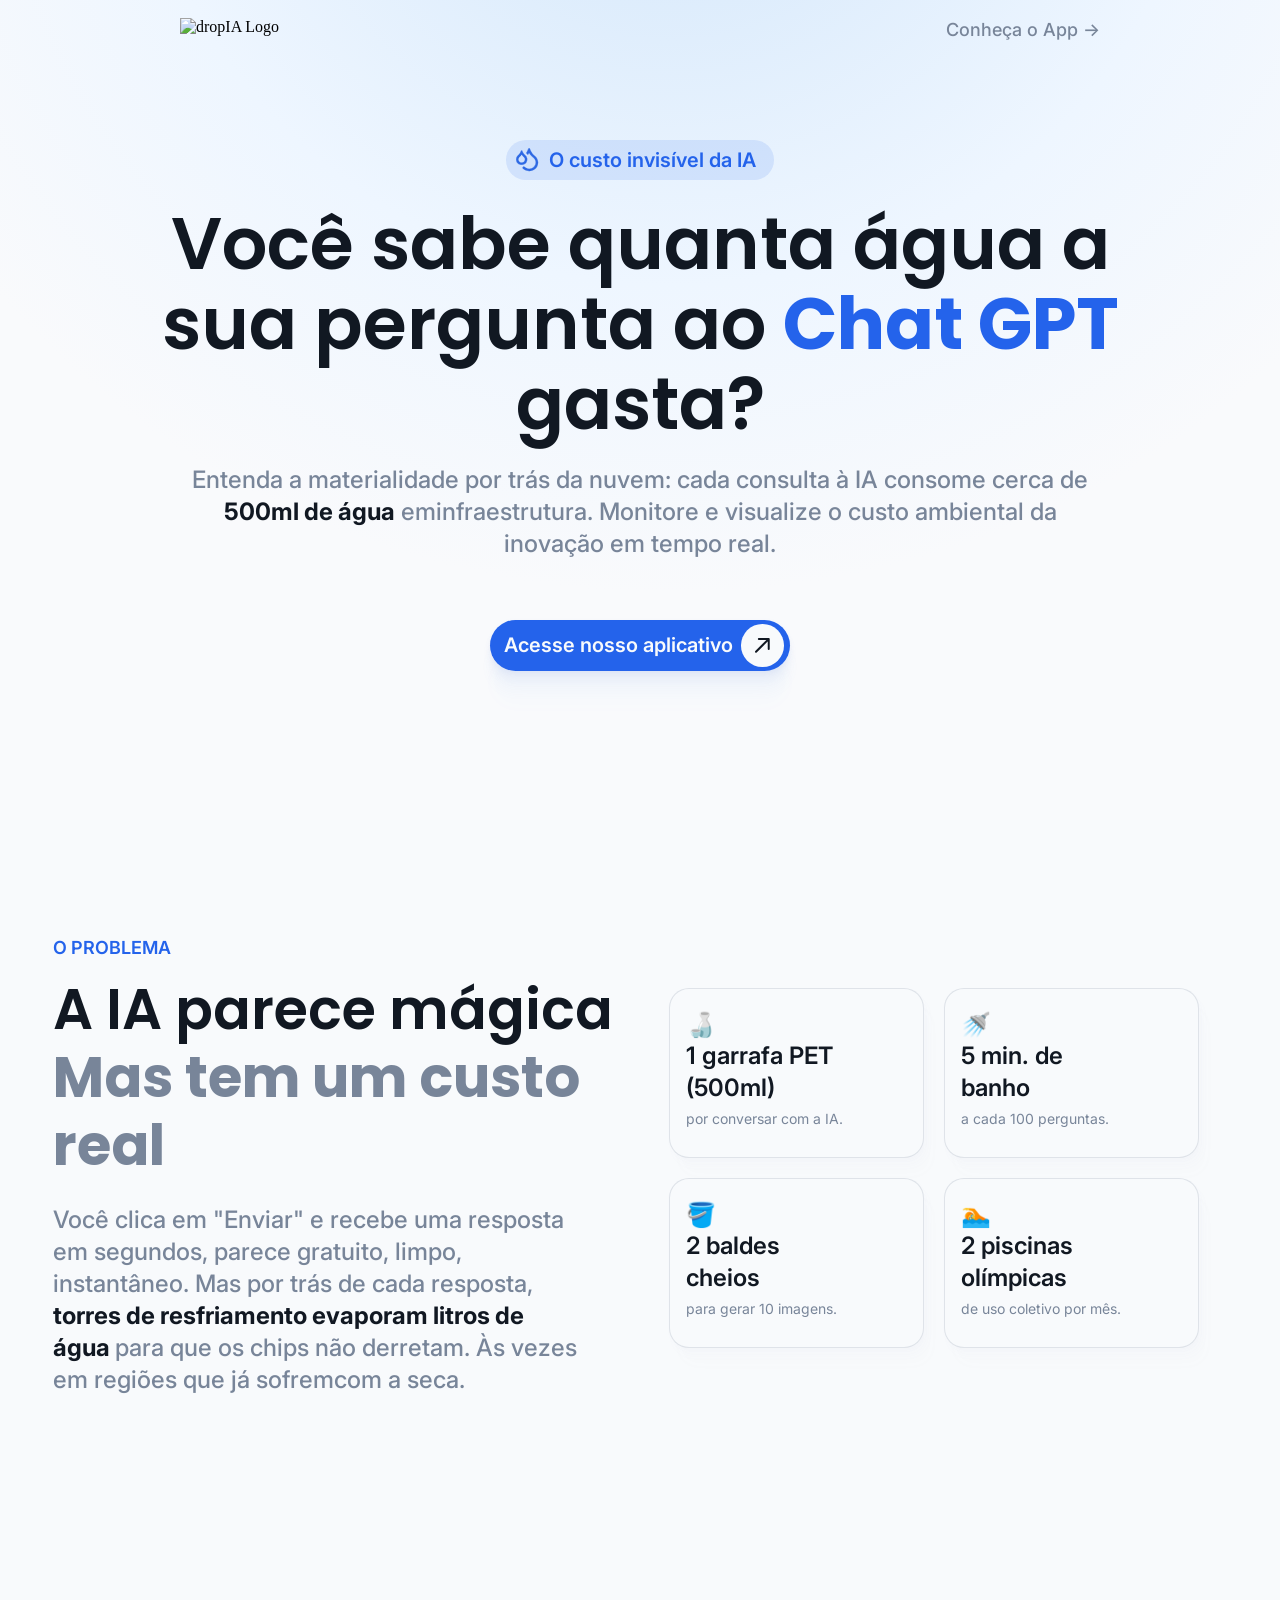
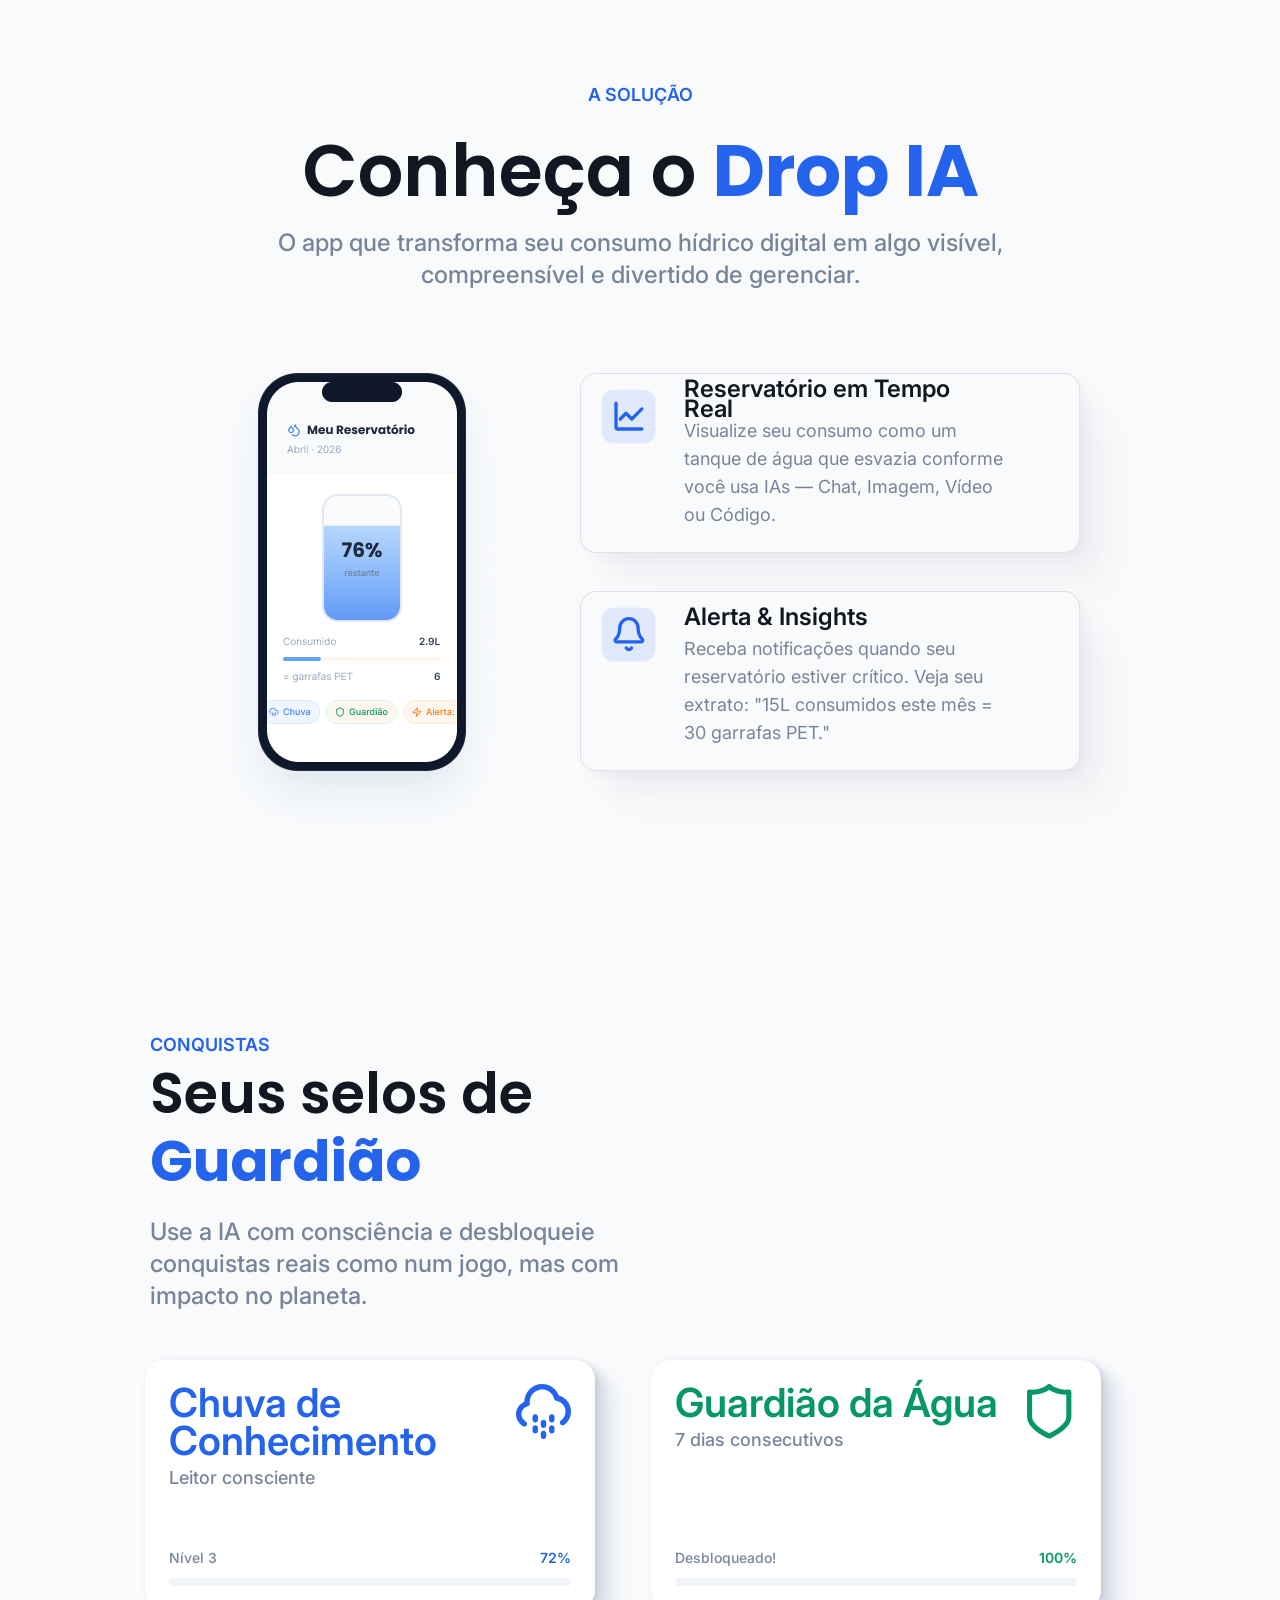
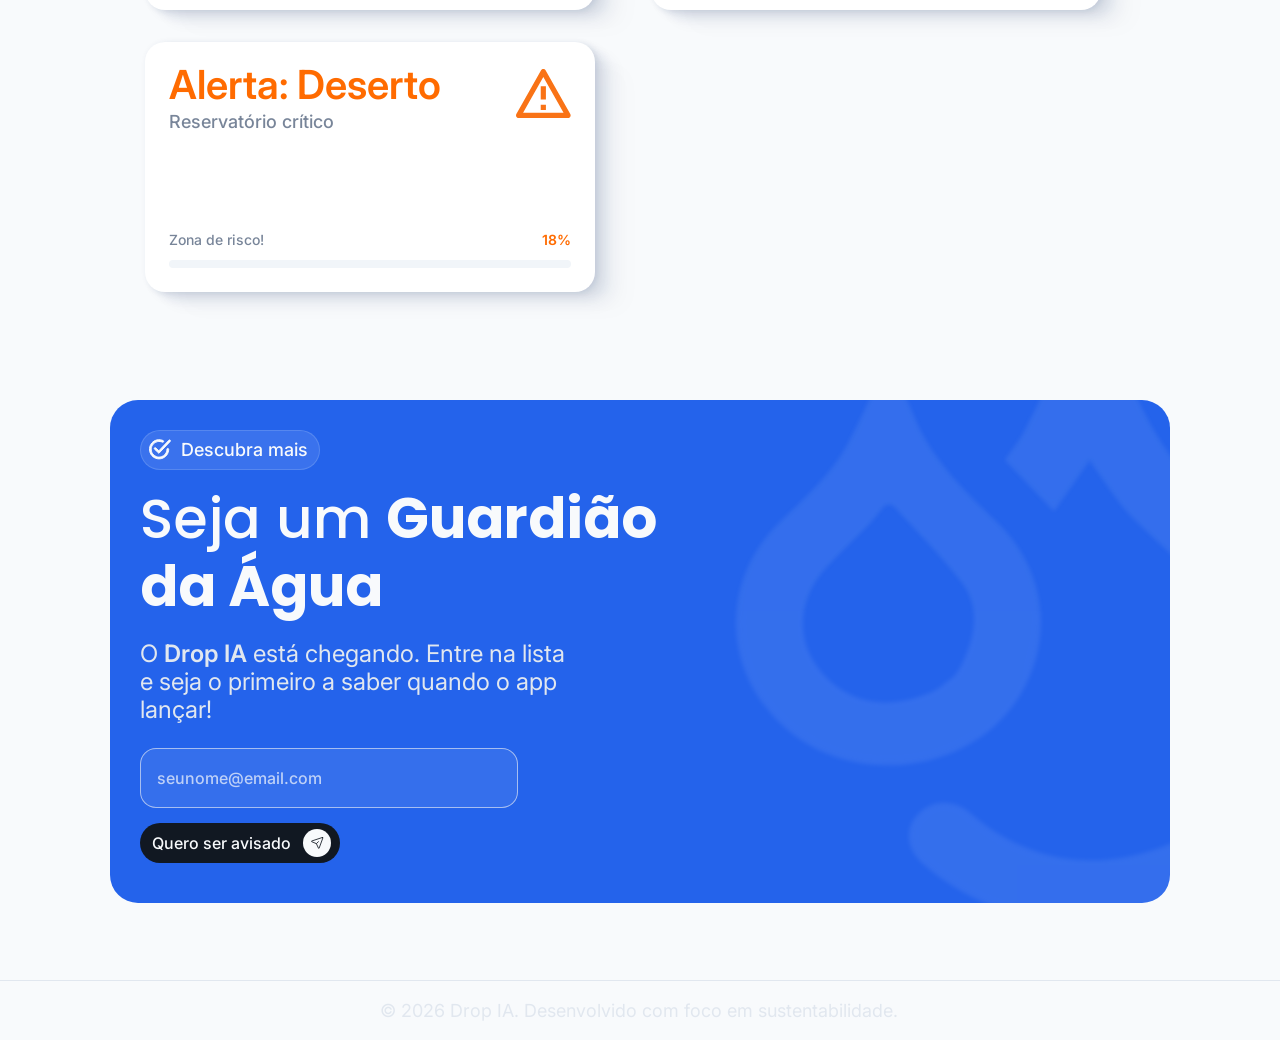
==== Pages/index.html @ 589530b0 "first commit" ====
<!DOCTYPE html>
<html lang="pt-br">

<head>
    <meta charset="UTF-8">
    <meta name="viewport" content="width=device-width, initial-scale=1.0">
    <title>Drop IA</title>
    <!-- Link para o CSS global que importa as parciais -->
    <link rel="stylesheet" href="../styles/styles.css">
</head>

<body>

    <!-- Header fixo -->
    <header class="main-header" id="header-effect">
        <nav>
            <img src="../assets/logo.svg" alt="dropIA Logo" class="iconDropIA">
            <a href="#" class="btn-header">Conheça o App →</a>
        </nav>
    </header>

    <main>
        <!-- Home Section -->
        <section class="home-container" id="home">
            <div class="hero-content">
                <span class="badge"> <img src="../assets/icon-gota.svg" alt="" class="badge-icon">O custo invisível da
                    IA</span>
                <div class="text-content">
                    <h1>Você sabe quanta água a sua pergunta ao <span>Chat GPT</span> gasta?</h1>
                    <p>Entenda a materialidade por trás da nuvem: cada consulta à IA consome cerca de <span>500ml de
                            água</span> eminfraestrutura. Monitore e visualize o custo ambiental da inovação em tempo
                        real.</p>
                </div>
            </div>
            <button class="btn-primary">Acesse nosso aplicativo <div class="detail-btn"><img src="../assets/arrow.svg"
                        alt=""></div>
            </button>
        </section>

        <!-- Problema Section-->
        <section class="problema-container" id="problema">
            <section class="grid-sections">
                <section class="section-1">
                    <p class="tittle-problema">O problema</p>
                    <div class="text-problema">
                        <h1>A IA parece mágica <span> Mas tem um custo real </span></h1>
                        <p>Você clica em "Enviar" e recebe uma resposta em segundos, parece gratuito, limpo,
                            instantâneo. Mas por trás de cada resposta, <span> torres de resfriamento evaporam
                                litros de
                                água </span> para que os chips não derretam. Às vezes em regiões que já sofremcom a
                            seca.</p>
                    </div>
                </section>
                <section class="section-2">
                    <div class="grid-cards">
                        <div class="card">
                            <div class="card-content">
                                <p>🍶</p>
                                <div class="infromation-card">
                                    <h1>1 garrafa PET (500ml)</h1>
                                    <p>por conversar com a IA.</p>
                                </div>
                            </div>
                        </div>
                        <div class="card">
                            <div class="card-content">
                                <p>🚿</p>
                                <div class="infromation-card">
                                    <h1>5 min. de banho</h1>
                                    <p>a cada 100 perguntas.</p>
                                </div>
                            </div>
                        </div>
                        <div class="card">
                            <div class="card-content">
                                <p>🪣</p>
                                <div class="infromation-card">
                                    <h1>2 baldes cheios</h1>
                                    <p>para gerar 10 imagens.</p>
                                </div>
                            </div>
                        </div>
                        <div class="card">
                            <div class="card-content">
                                <p>🏊</p>
                                <div class="infromation-card">
                                    <h1>2 piscinas olímpicas</h1>
                                    <p>de uso coletivo por mês.</p>
                                </div>
                            </div>
                        </div>
                    </div>
                </section>
            </section>
        </section>

        <!-- A Solução Section-->
        <section class="solucao-container" id="solucao">
            <p class="tittle-section">A solução</p>
            <div class="text-conheca">
                <h1>Conheça o <span>Drop IA</span></h1>
                <p>O app que transforma seu consumo hídrico digital em algo visível, compreensível e divertido de
                    gerenciar.</p>
            </div>
            <div class="mobile">
                <img src="../assets/mobile.png" alt="">
            </div>
            <div class="containers-cards">
                <div class="card-infoapp">
                    <img src="../assets/grafics.svg" alt="" class="icon-infoapp">
                    <div class="infro-app">
                        <h1>Reservatório em Tempo Real</h1>
                        <p>Visualize seu consumo como um tanque de água que esvazia conforme você usa IAs — Chat,
                            Imagem, Vídeo ou Código.</p>
                    </div>
                </div>
                <div class="card-infoapp">
                    <img src="../assets/notification.svg" alt="" class="icon-infoapp">
                    <div class="infro-app">
                        <h1>Alerta & Insights</h1>
                        <p>Receba notificações quando seu reservatório estiver crítico. Veja seu extrato: "15L
                            consumidos este mês = 30 garrafas PET."</p>
                    </div>
                </div>
            </div>
        </section>

        <!-- Conquista Section-->
        <section class="conquista-container" id="conquista">
            <p class="tittle-conquista">Conquistas</p>
            <div class="text-conquista">
                <h1>Seus selos de <span>Guardião</span></h1>
                <p>Use a IA com consciência e desbloqueie conquistas reais como num jogo, mas com impacto no planeta.
                </p>
            </div>
            <div id="cards-container" class="cards-container"></div>
        </section>

        <!-- Final Section-->
        <section class="final-container" id="final">
            <div class="container-final">
                <div class="ballon">
                    <img src="../assets/icon-check.svg" alt="">
                    <p>Descubra mais</p>
                </div>

                <div class="final-content">
                    <div class="text-final">
                        <h1>Seja um <span>Guardião da Água</span></h1>
                        <p>O <span>Drop IA</span> está chegando. Entre na lista e seja o primeiro a saber quando o app
                            lançar!</p>
                    </div>
                    <form class="form">
                        <div class="input">
                            <input type="email" placeholder="seunome@email.com" />
                        </div>
                        <button class="btn-form" type="submit">Quero ser avisado <div class="icon-btn"><img
                                    src="../assets/icon-envio.svg" alt=""></div></button>
                    </form>
                </div>
                <img src="../assets/Logo-white.svg" alt="" class="fundo">
            </div>
            <footer class="footer">
                <p>© 2026 Drop IA. Desenvolvido com foco em sustentabilidade.</p>
            </footer>
        </section>




        
    </main>

    <!-- 1. Script do Smooth Scroll (Lenis) -->
    <script src="https://unpkg.com/lenis@1.1.18/dist/lenis.min.js"></script>

    <!-- 2. Scripts do GSAP -->
    <script src="https://cdnjs.cloudflare.com/ajax/libs/gsap/3.12.5/gsap.min.js"></script>
    <script src="https://cdnjs.cloudflare.com/ajax/libs/gsap/3.12.5/ScrollTrigger.min.js"></script>

    <!-- 3. Script principal do projeto -->
    <script src="../js/main.js"></script>
    <script src="../js/conquistas.js"></script>
</body>

</html>
---- styles/styles.css ----
@import url('Global/Global.css');
@import url('Partials/home.css');
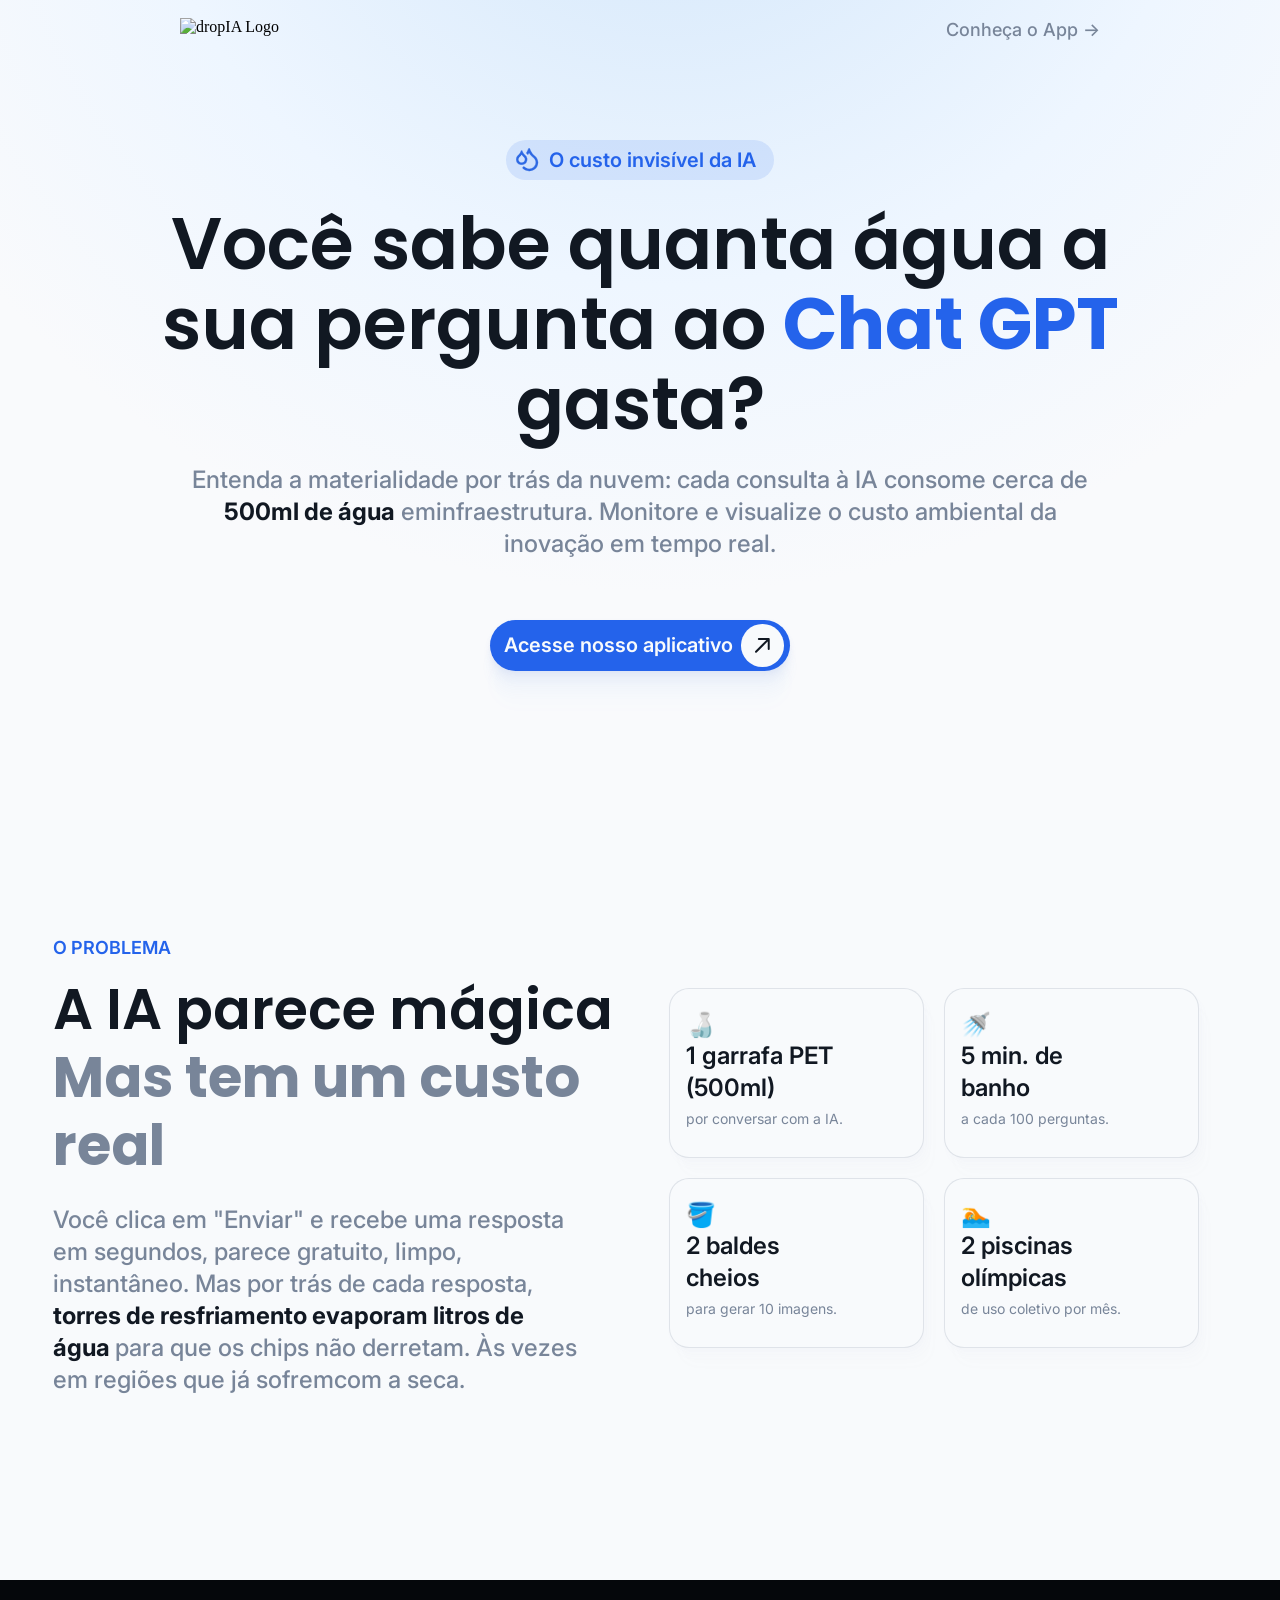
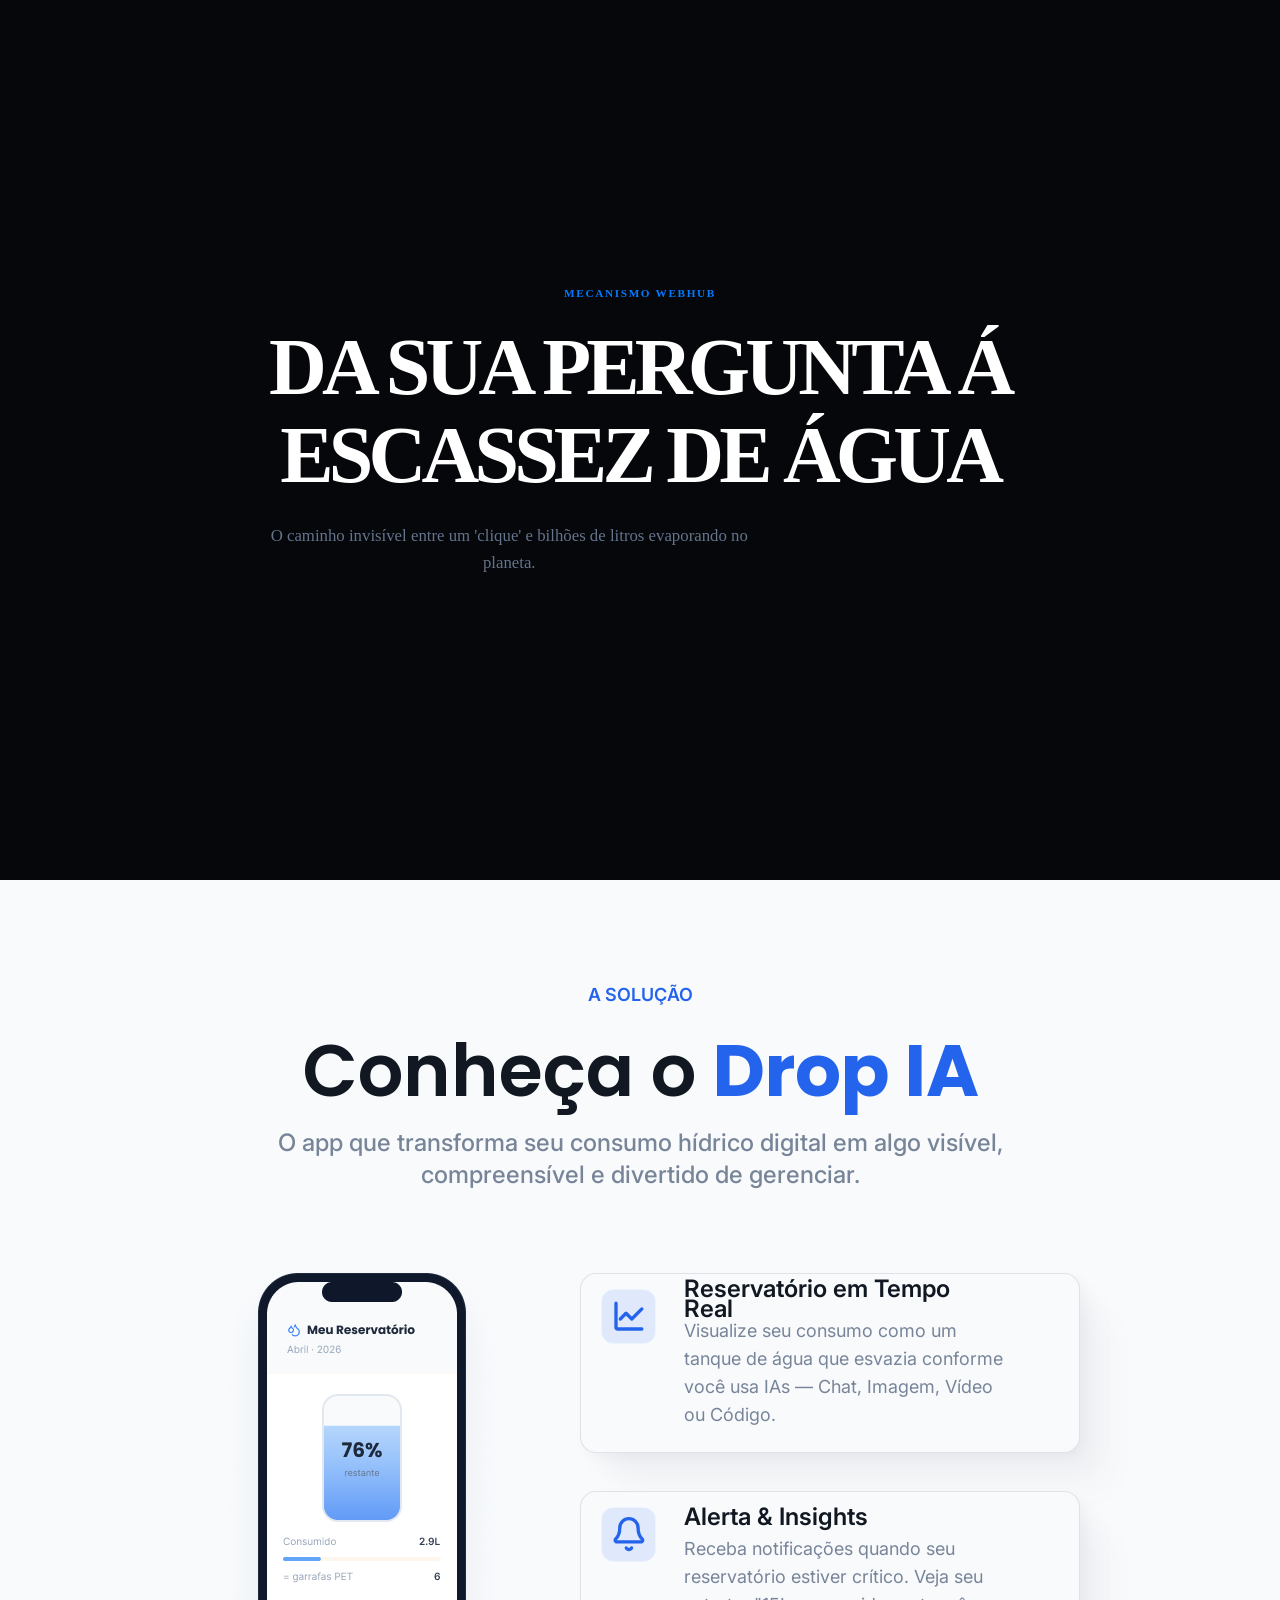
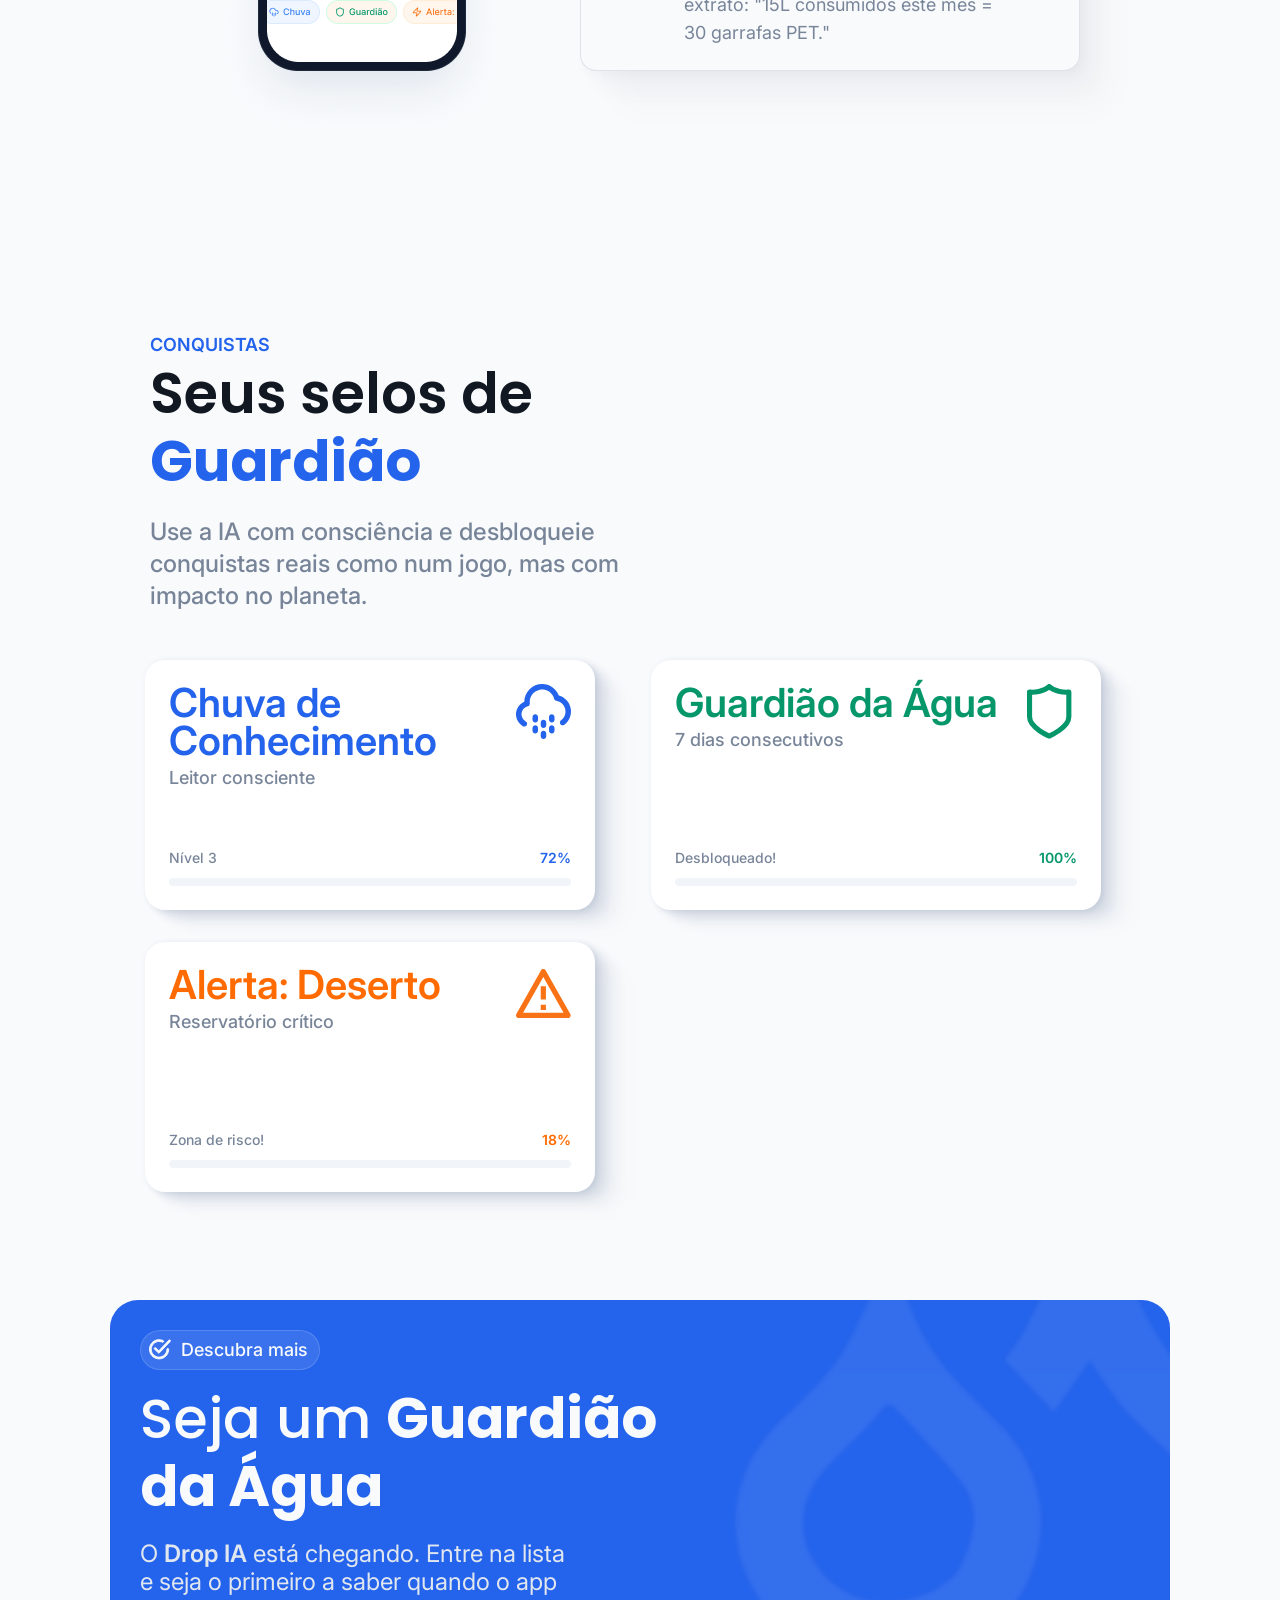
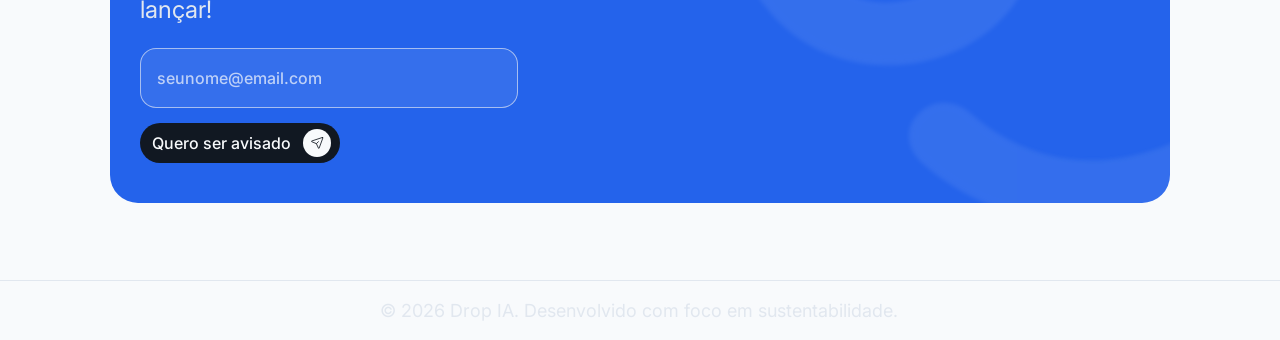
==== commit a827e8e5: "section nova" ====
--- a/Pages/index.html
+++ b/Pages/index.html
@@ -94,6 +94,74 @@
             </section>
         </section>
 
+
+
+       <section id="mecanismo-scroller">
+  <div class="mec-pin-capture">
+    <div class="mec-container">
+      
+      <div class="mec-hero-layer">
+        <div class="mec-hero-content">
+          <span class="mec-tag-premium">Mecanismo WebHub</span>
+          <h1 class="mec-zoom-title">DA SUA PERGUNTA Á<br>ESCASSEZ DE ÁGUA</h1>
+          <p class="mec-fade-subtitle">O caminho invisível entre um 'clique' e bilhões de litros evaporando no planeta.</p>
+        </div>
+      </div>
+
+      <nav class="mec-timeline-nav" aria-label="Progresso do mecanismo">
+        <div class="mec-timeline-line">
+          <div class="mec-line-progress"></div>
+        </div>
+        <div class="mec-nav-item" data-mec-step="1"><span class="mec-num">01</span></div>
+        <div class="mec-nav-item" data-mec-step="2"><span class="mec-num">02</span></div>
+        <div class="mec-nav-item" data-mec-step="3"><span class="mec-num">03</span></div>
+        <div class="mec-nav-item" data-mec-step="4"><span class="mec-num">04</span></div>
+      </nav>
+
+      <div class="mec-slides-wrapper">
+        
+        <article class="mec-slide" data-mec-slide="1">
+          <div class="mec-slide-layout">
+            <span class="mec-label">01 . O Processamento</span>
+            <h2>O Processamento</h2>
+            <p>Quando você envia um comando, milhares de chips em fazendas de servidores trabalham na velocidade da luz — executando bilhões de cálculos por segundo.</p>
+            <span class="mec-detail">Calor extremo gerado</span>
+          </div>
+        </article>
+
+        <article class="mec-slide" data-mec-slide="2">
+          <div class="mec-slide-layout">
+            <span class="mec-label">02 . O Supersaquecimento</span>
+            <h2>O Supersaquecimento</h2>
+            <p>Os chips atingem temperaturas de 80°C ou mais. Sem resfriamento contínuo, os servidores simplesmente derretem. É aqui que a água entra como solução.</p>
+            <span class="mec-detail">80°C+ por chip</span>
+          </div>
+        </article>
+
+        <article class="mec-slide" data-mec-slide="3">
+          <div class="mec-slide-layout">
+            <span class="mec-label">03 . A Evaporação</span>
+            <h2>A Evaporação</h2>
+            <p>Bilhões de litros de água potável são consumidos para resfriar essas máquinas. Grande parte vira vapor e sai do ciclo local — gerando escassez real.</p>
+            <span class="mec-detail">Água que não volta</span>
+          </div>
+        </article>
+
+        <article class="mec-slide" data-mec-slide="4">
+          <div class="mec-slide-layout">
+            <span class="mec-label">04 . Sustentabilidade Digital</span>
+            <h2>Sustentabilidade Digital</h2>
+            <p>O futuro da inteligência artificial depende de infraestruturas verdes. Entender o custo real de cada busca é o primeiro passo para criar tecnologias conscientes.</p>
+            <span class="mec-detail">Impacto Global</span>
+          </div>
+        </article>
+
+      </div>
+    </div>
+  </div>
+</section>
+
+
         <!-- A Solução Section-->
         <section class="solucao-container" id="solucao">
             <p class="tittle-section">A solução</p>
@@ -168,7 +236,8 @@
 
 
 
-        
+
+
     </main>
 
     <!-- 1. Script do Smooth Scroll (Lenis) -->
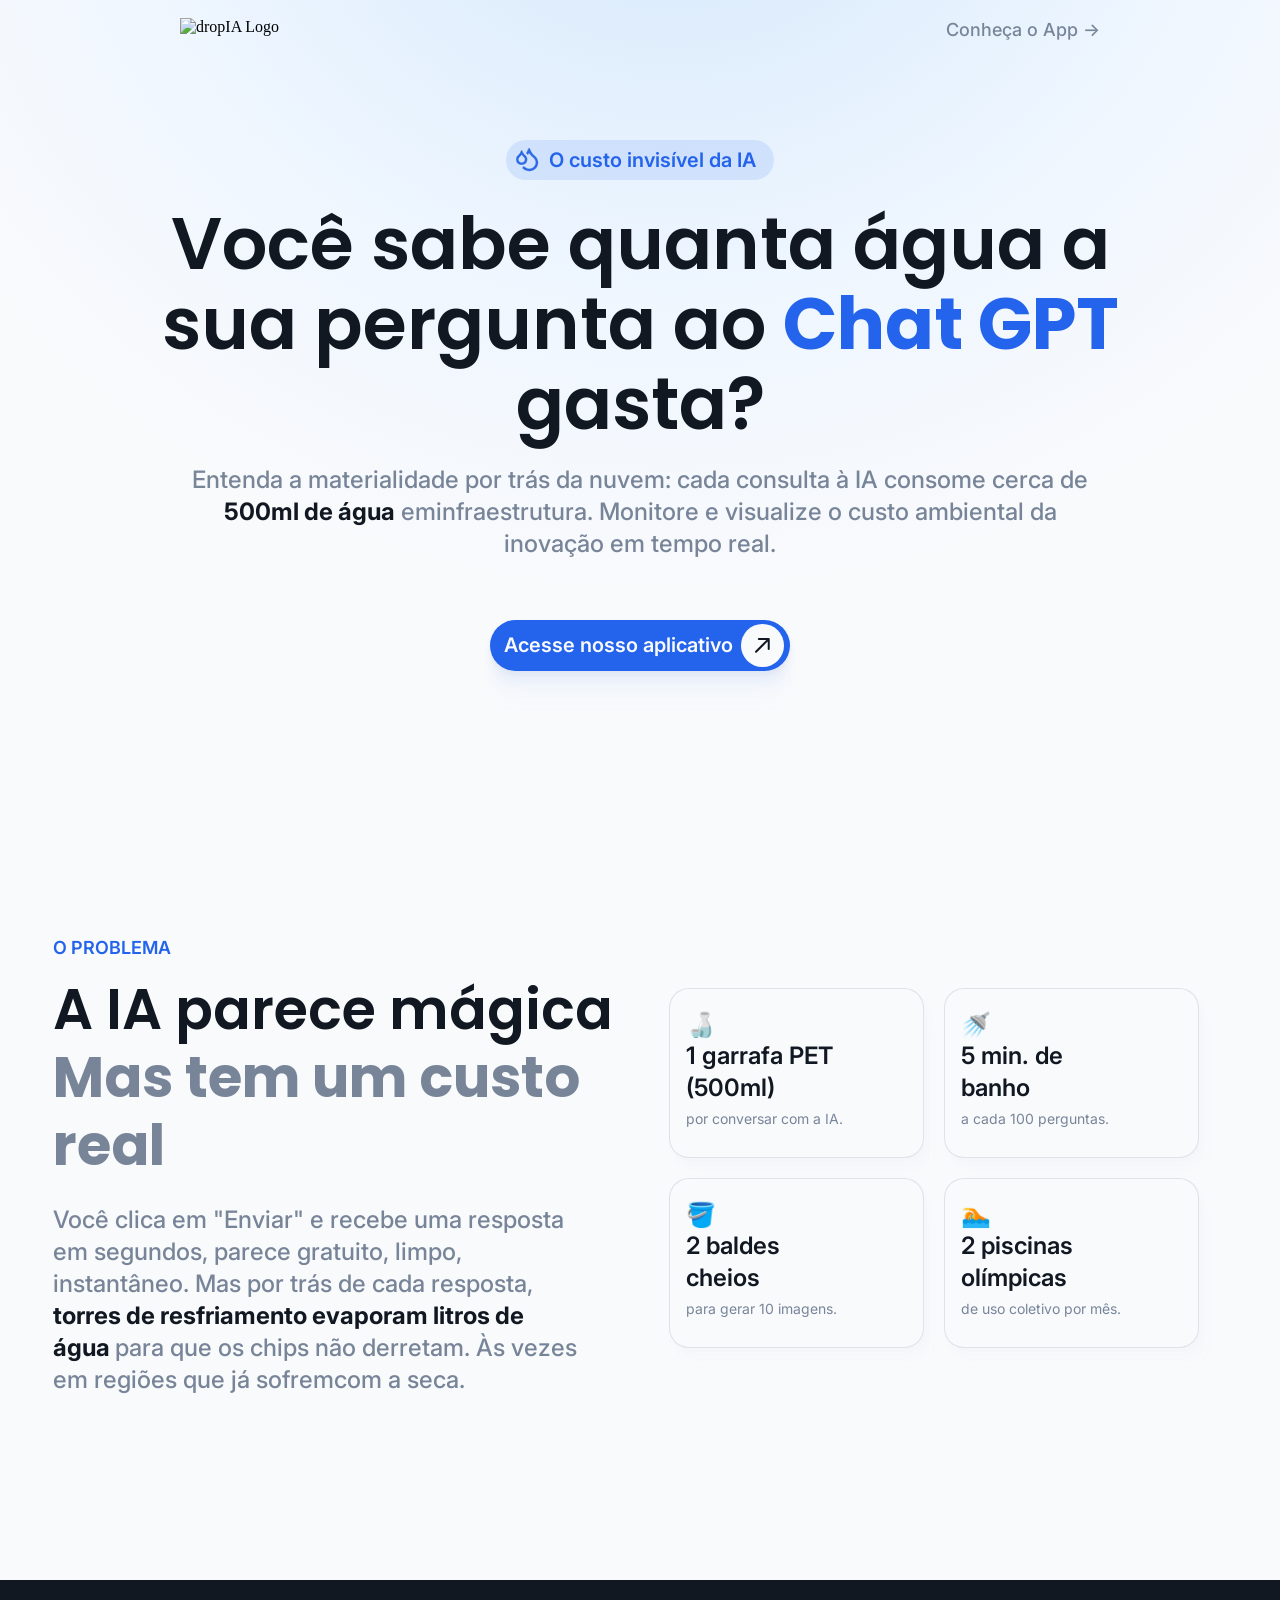
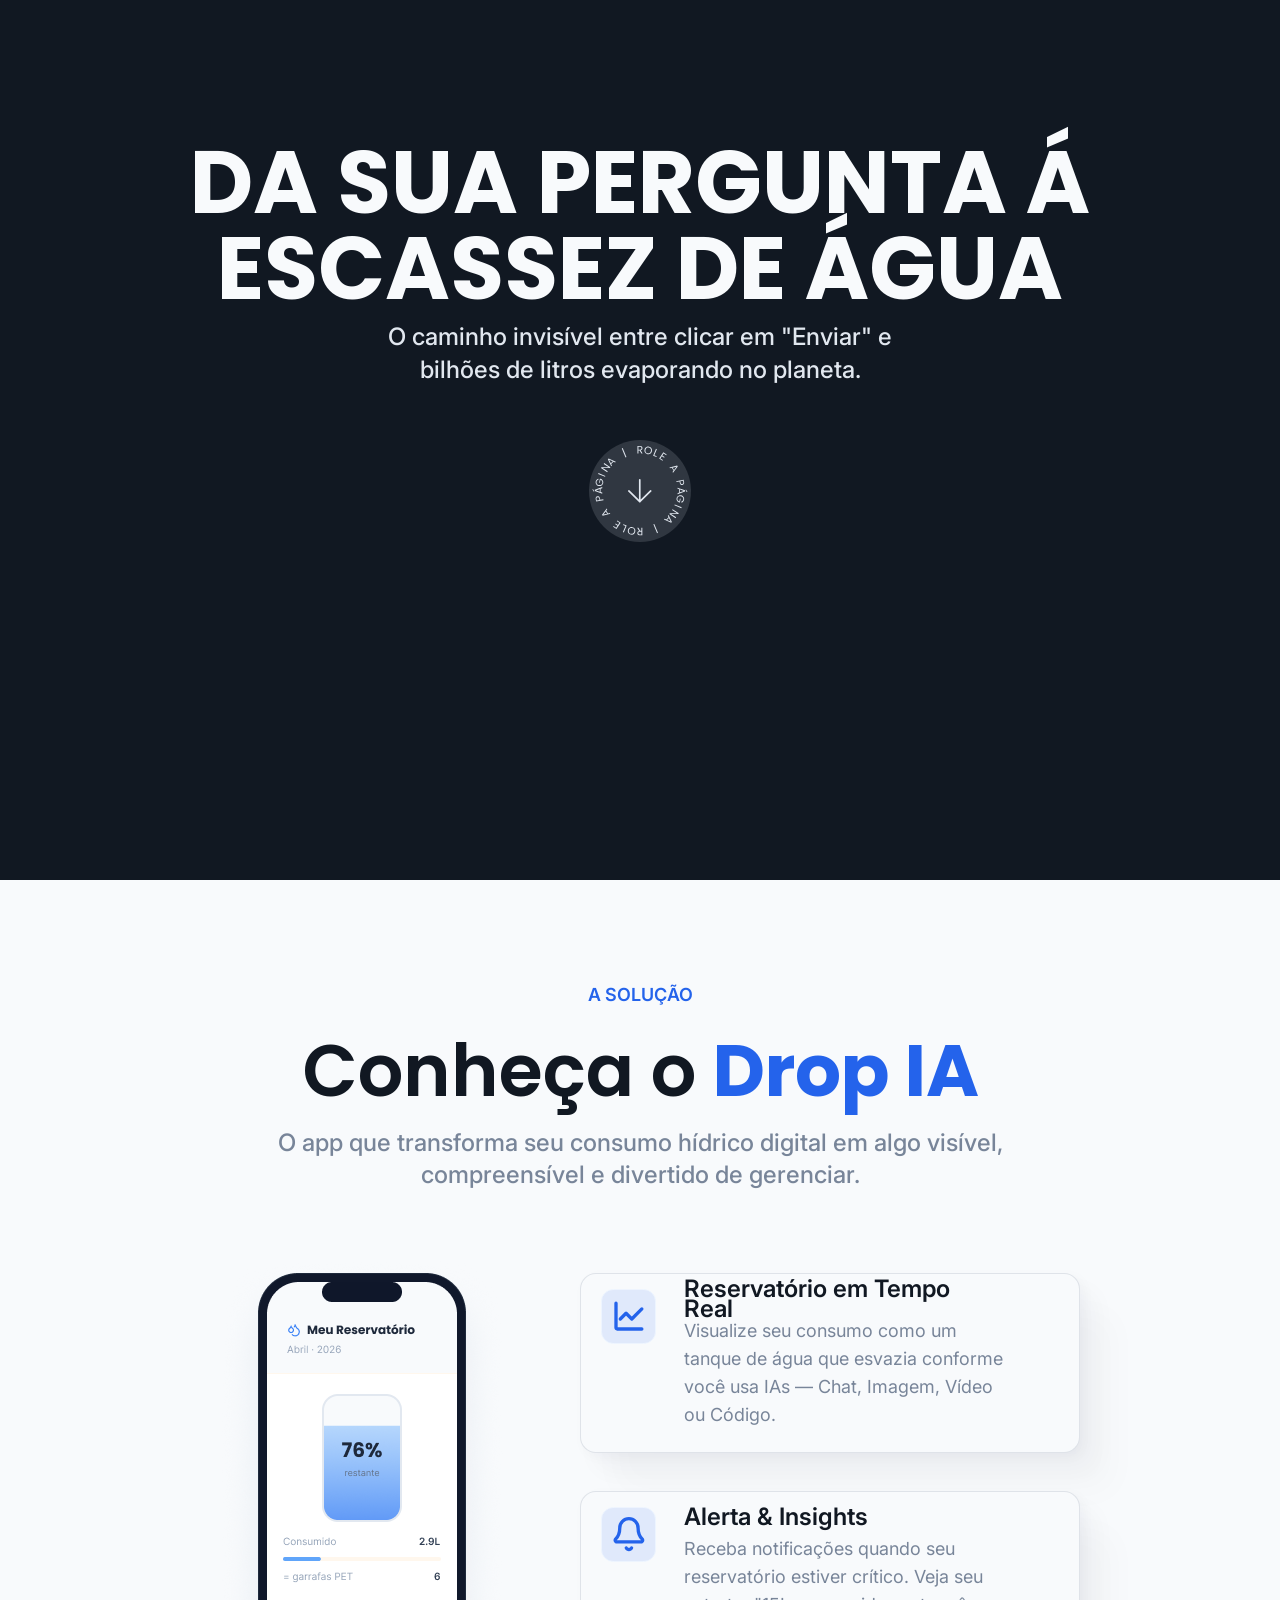
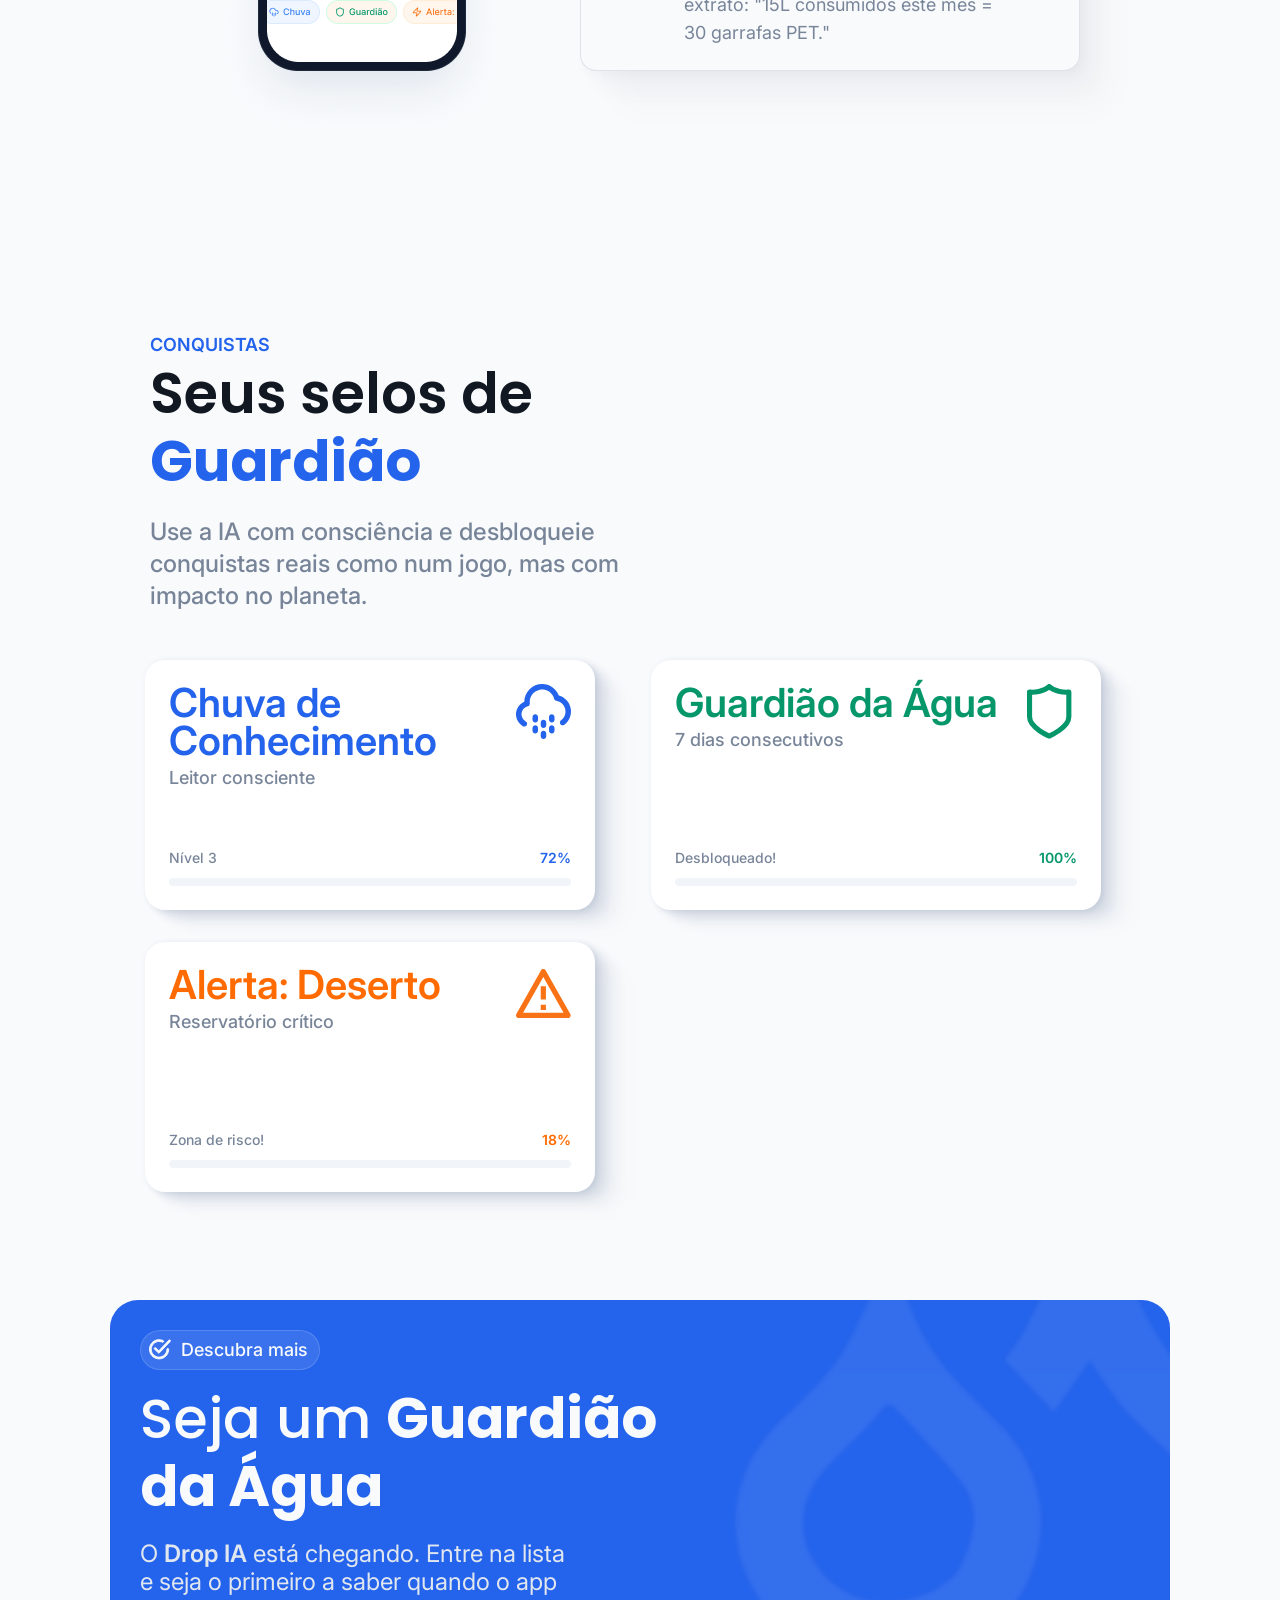
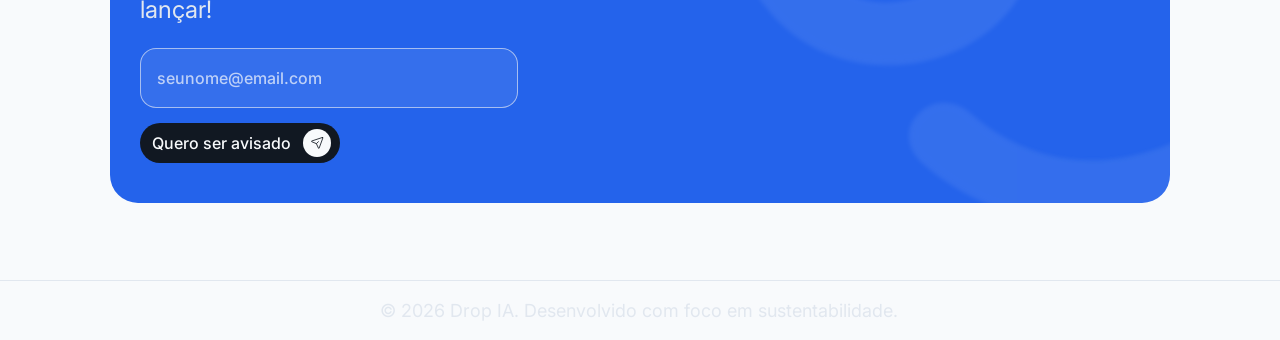
==== commit 50310e00: "result final" ====
--- a/Pages/index.html
+++ b/Pages/index.html
@@ -10,7 +10,6 @@
 </head>
 
 <body>
-
     <!-- Header fixo -->
     <header class="main-header" id="header-effect">
         <nav>
@@ -94,73 +93,86 @@
             </section>
         </section>
 
-
-
-       <section id="mecanismo-scroller">
-  <div class="mec-pin-capture">
-    <div class="mec-container">
-      
-      <div class="mec-hero-layer">
-        <div class="mec-hero-content">
-          <span class="mec-tag-premium">Mecanismo WebHub</span>
-          <h1 class="mec-zoom-title">DA SUA PERGUNTA Á<br>ESCASSEZ DE ÁGUA</h1>
-          <p class="mec-fade-subtitle">O caminho invisível entre um 'clique' e bilhões de litros evaporando no planeta.</p>
-        </div>
-      </div>
-
-      <nav class="mec-timeline-nav" aria-label="Progresso do mecanismo">
-        <div class="mec-timeline-line">
-          <div class="mec-line-progress"></div>
-        </div>
-        <div class="mec-nav-item" data-mec-step="1"><span class="mec-num">01</span></div>
-        <div class="mec-nav-item" data-mec-step="2"><span class="mec-num">02</span></div>
-        <div class="mec-nav-item" data-mec-step="3"><span class="mec-num">03</span></div>
-        <div class="mec-nav-item" data-mec-step="4"><span class="mec-num">04</span></div>
-      </nav>
-
-      <div class="mec-slides-wrapper">
-        
-        <article class="mec-slide" data-mec-slide="1">
-          <div class="mec-slide-layout">
-            <span class="mec-label">01 . O Processamento</span>
-            <h2>O Processamento</h2>
-            <p>Quando você envia um comando, milhares de chips em fazendas de servidores trabalham na velocidade da luz — executando bilhões de cálculos por segundo.</p>
-            <span class="mec-detail">Calor extremo gerado</span>
-          </div>
-        </article>
-
-        <article class="mec-slide" data-mec-slide="2">
-          <div class="mec-slide-layout">
-            <span class="mec-label">02 . O Supersaquecimento</span>
-            <h2>O Supersaquecimento</h2>
-            <p>Os chips atingem temperaturas de 80°C ou mais. Sem resfriamento contínuo, os servidores simplesmente derretem. É aqui que a água entra como solução.</p>
-            <span class="mec-detail">80°C+ por chip</span>
-          </div>
-        </article>
-
-        <article class="mec-slide" data-mec-slide="3">
-          <div class="mec-slide-layout">
-            <span class="mec-label">03 . A Evaporação</span>
-            <h2>A Evaporação</h2>
-            <p>Bilhões de litros de água potável são consumidos para resfriar essas máquinas. Grande parte vira vapor e sai do ciclo local — gerando escassez real.</p>
-            <span class="mec-detail">Água que não volta</span>
-          </div>
-        </article>
-
-        <article class="mec-slide" data-mec-slide="4">
-          <div class="mec-slide-layout">
-            <span class="mec-label">04 . Sustentabilidade Digital</span>
-            <h2>Sustentabilidade Digital</h2>
-            <p>O futuro da inteligência artificial depende de infraestruturas verdes. Entender o custo real de cada busca é o primeiro passo para criar tecnologias conscientes.</p>
-            <span class="mec-detail">Impacto Global</span>
-          </div>
-        </article>
-
-      </div>
-    </div>
-  </div>
-</section>
-
+        <!-- Como funciona Section-->
+        <section class="como-funciona-container" id="como-funciona">
+            <div class="como-funciona-wrapper">
+
+                <!-- TELA 1: HERO INITIAL -->
+                <section class="screen-1">
+                    <h1 class="text-tittle">Da sua pergunta á escassez de água</h1>
+                    <p class="text-subtittle">O caminho invisível entre clicar em "Enviar" e bilhões de litros
+                        evaporando no planeta.</p>
+                    <span class="text-back">Como funciona</span>
+                    <div class="scroll">
+                        <img src="../assets/text-scroll.svg" alt="" class="text-scroll">
+                        <img src="../assets/arrow-scroll.svg" alt="" class="arrow-scroll">
+                    </div>
+                </section>
+
+                <!-- TELA 2: ETAPA 1 -->
+                <section class="screen-2">
+                    <div class="container-etapa">
+                        <p class="etapa">01 - O Processamento</p>
+                        <div class="content-etapa">
+                            <div class="text-etapa">
+                                <h1>O Processamento.</h1>
+                                <p>Quando você envia um comando, milhares de chips em fazendas de servidores trabalham
+                                    na velocidade da luz — executando bilhões de cálculos por segundo para gerar sua
+                                    resposta.</p>
+                            </div>
+                            <p class="ballon-etapa">Calor extremo gerado</p>
+                        </div>
+                    </div>
+                    <div class="scroll">
+                        <img src="../assets/text-scroll.svg" alt="" class="text-scroll">
+                        <img src="../assets/arrow-scroll.svg" alt="" class="arrow-scroll">
+                    </div>
+                    <span class="text-back">Como funciona</span>
+                </section>
+
+                <!-- TELA 3: ETAPA 2 -->
+                <section class="screen-3">
+                    <div class="container-etapa">
+                        <p class="etapa">02 - O Superaquecimento</p>
+                        <div class="content-etapa">
+                            <div class="text-etapa">
+                                <h1>O Superaquecimento.</h1>
+                                <p>Os chips atingem temperaturas de 80°C ou mais. Sem resfriamento contínuo, os
+                                    servidores simplesmente derretem. É aqui que a água entra como solução.</p>
+                            </div>
+                            <p class="ballon-etapa">+80ºC por chip</p>
+                        </div>
+                    </div>
+                    <div class="scroll">
+                        <img src="../assets/text-scroll.svg" alt="" class="text-scroll">
+                        <img src="../assets/arrow-scroll.svg" alt="" class="arrow-scroll">
+                    </div>
+                    <span class="text-back">Como funciona</span>
+                </section>
+
+                <!-- TELA 4: ETAPA 3 -->
+                <section class="screen-4">
+                    <div class="container-etapa">
+                        <p class="etapa">03 - A Evaporação</p>
+                        <div class="content-etapa">
+                            <div class="text-etapa">
+                                <h1>A Evaporação.</h1>
+                                <p>Bilhões de litros de água potável são consumidos para resfriar essas máquinas. Grande
+                                    parte vira vapor e sai do ciclo local — gerando escassez real em comunidades
+                                    vizinhas aos data centers.</p>
+                            </div>
+                            <p class="ballon-etapa">Água que não voltará</p>
+                        </div>
+                    </div>
+                    <div class="scroll">
+                        <img src="../assets/text-scroll.svg" alt="" class="text-scroll">
+                        <img src="../assets/arrow-scroll.svg" alt="" class="arrow-scroll">
+                    </div>
+                    <span class="text-back">Como funciona</span>
+                </section>
+
+            </div>
+        </section>
 
         <!-- A Solução Section-->
         <section class="solucao-container" id="solucao">
@@ -232,12 +244,6 @@
                 <p>© 2026 Drop IA. Desenvolvido com foco em sustentabilidade.</p>
             </footer>
         </section>
-
-
-
-
-
-
     </main>
 
     <!-- 1. Script do Smooth Scroll (Lenis) -->
